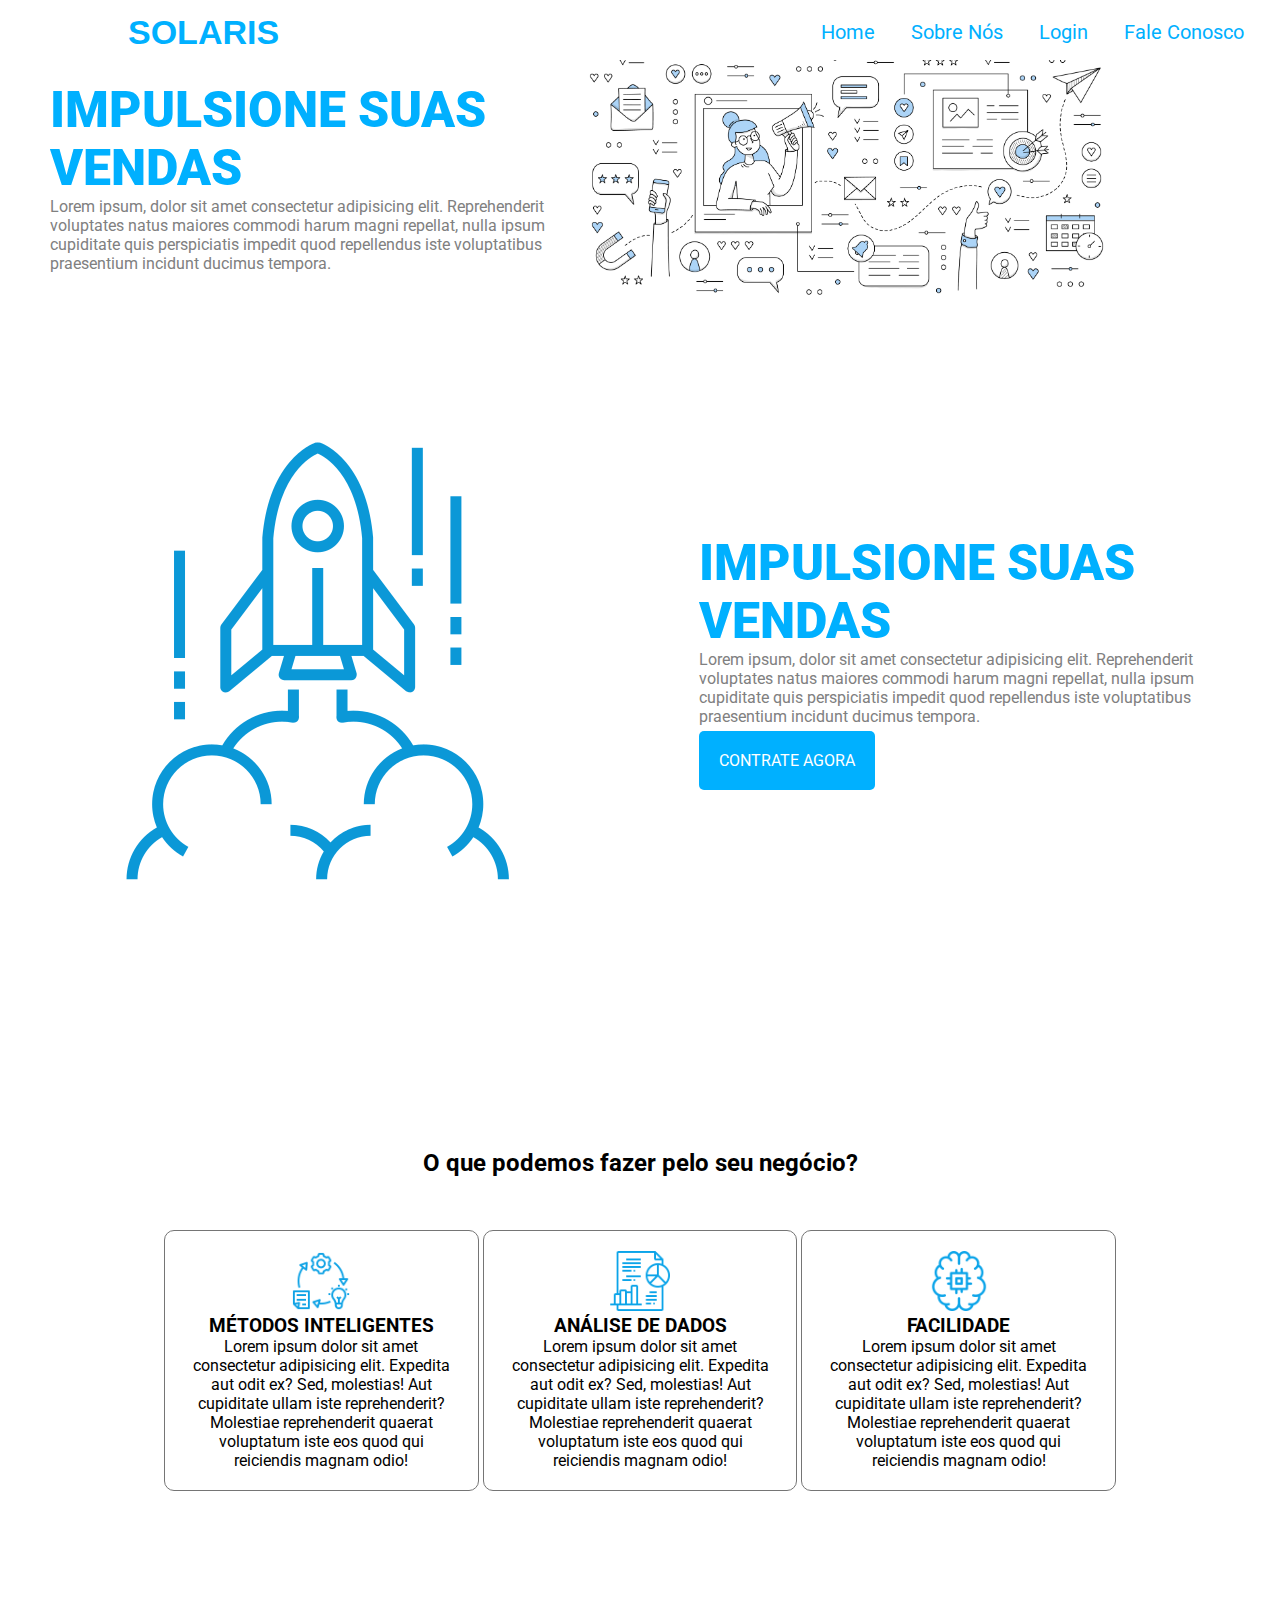
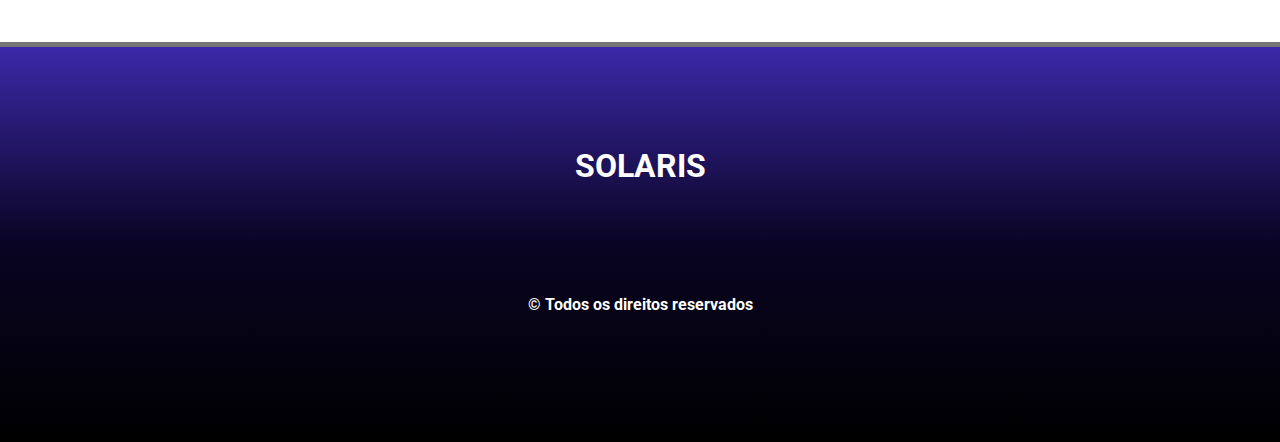
==== index.html @ 25cf5960 "ok" ====
<!DOCTYPE html>
<html lang="pt-br">
<head>
    <meta charset="UTF-8">
    <meta http-equiv="X-UA-Compatible" content="IE=edge">
    <meta name="viewport" content="width=device-width, initial-scale=1.0">
    <meta name="description" content="Um site exemplo">
    <meta name ="keywords" content="agencia digital,css,html">
    <link rel="stylesheet" href="../css/style.css">
    <link rel="stylesheet" href="../css/responsivo.css">
    <title>VENDAS</title>
</head>

<body>

    <nav class="navbar">
        <div class="logo">
          <h1>SOLARIS</h1>
        </div>
        <div class="menu">
          <a href="#">Home</a>
          <a href="#">Sobre Nós</a>
          <a href="./login1.html">Login</a>
          <a href="#">Fale Conosco</a>
        </div>
      </nav>
      

    <header class="header">

        <div class="headline">
            <!-- <h2 style="letter-spacing: 15px;">Você achou a melhor</h2> -->
            <h2 style="font-size: 50px;">IMPULSIONE SUAS VENDAS</h2>
            <p>Lorem ipsum, dolor sit amet consectetur adipisicing elit. Reprehenderit voluptates natus maiores commodi harum magni repellat, nulla ipsum cupiditate quis perspiciatis impedit quod repellendus iste voluptatibus praesentium incidunt ducimus tempora.</p>
        </div>

        <div class="img-headline">
            <img id="img1" src="../img/img1.jpg">

        </div>

    
    </header>

    <header class="header">

        <div class="img-headline">
            <img id="img1" src="../img/foguete.png">

        </div>

        <div class="headline">
            <!-- <h2 style="letter-spacing: 15px;">Você achou a melhor</h2> -->
            <h2 style="font-size: 50px;">IMPULSIONE SUAS VENDAS</h2>
            <p>Lorem ipsum, dolor sit amet consectetur adipisicing elit. Reprehenderit voluptates natus maiores commodi harum magni repellat, nulla ipsum cupiditate quis perspiciatis impedit quod repellendus iste voluptatibus praesentium incidunt ducimus tempora.</p>
             <a href="#" class="botao2">Contrate agora</a>
        </div>

    
    </header>

    <section>
        <h2>O que podemos fazer pelo seu negócio?</h2>
        <div class="servicos">
            <div class="card">
                <img src="../img/web.png" width="60" height="60">

                <div class="card-text">
                <h3>MÉTODOS INTELIGENTES</h3>
                <p>Lorem ipsum dolor sit amet consectetur adipisicing elit. Expedita aut odit ex? Sed, molestias! Aut cupiditate ullam iste reprehenderit? Molestiae reprehenderit quaerat voluptatum iste eos quod qui reiciendis magnam odio!</p>  
                </div>

                <div class="textooculto">
                    <h3>MAIS</h3>
                    <p>Lorem ipsum dolor sit amet consectetur adipisicing elit. Expedita aut odit ex? Sed, molestias! Aut cupiditate ullam iste reprehenderit? Molestiae reprehenderit quaerat voluptatum iste eos quod qui reiciendis magnam odio!</p>  
                </div>

            </div>



            <div class="card">
                <img src="../img/app.png"width="60" height="60">

                <div class="card-text">
                    <h3>ANÁLISE DE DADOS</h3>
                    <p>Lorem ipsum dolor sit amet consectetur adipisicing elit. Expedita aut odit ex? Sed, molestias! Aut cupiditate ullam iste reprehenderit? Molestiae reprehenderit quaerat voluptatum iste eos quod qui reiciendis magnam odio!</p>  
                    
                </div>

                <div class="textooculto">
                    <h3>MAIS</h3>
                    <p>Lorem ipsum dolor sit amet consectetur adipisicing elit. Expedita aut odit ex? Sed, molestias! Aut cupiditate ullam iste reprehenderit? Molestiae reprehenderit quaerat voluptatum iste eos quod qui reiciendis magnam odio!</p>  
                </div>

            </div>


            <div class="card">
                <img src="../img/ia.png" width="60" height="60">

                <div class="card-text">
                    <h3>FACILIDADE</h3>
                    <p>Lorem ipsum dolor sit amet consectetur adipisicing elit. Expedita aut odit ex? Sed, molestias! Aut cupiditate ullam iste reprehenderit? Molestiae reprehenderit quaerat voluptatum iste eos quod qui reiciendis magnam odio!</p>  
                </div>

                <div class="textooculto">
                    <h3>MAIS</h3>
                    <p>Lorem ipsum dolor sit amet consectetur adipisicing elit. Expedita aut odit ex? Sed, molestias! Aut cupiditate ullam iste reprehenderit? Molestiae reprehenderit quaerat voluptatum iste eos quod qui reiciendis magnam odio!</p>  
                </div>

            </div>
        </div>

    </section>

    <footer>

        <div class="logo-roda">

            <h1 class="agencia" >SOLARIS</h1>

        </div>

        <b style="color: white;">© Todos os direitos reservados</b>
    </footer>
    <!-- <a target="_blank" href="https://api.whatsapp.com/send?1=pt_BR&phone=5521965895734"><img class="whats" src="../img/logo whats.png"></a> -->
    


    
</body>



</html>
---- css/style.css ----
@import url('https://fonts.googleapis.com/css2?family=Roboto:ital,wght@0,100;0,300;1,100&display=swap');

*{
    box-sizing: border-box;
    margin: 0;

}
body{
    font-family: 'Roboto', sans-serif;
    
}

.navbar{

    position: fixed;
    display: flex;
    flex-flow: row wrap;
    height: 60px;
    background: white;
    justify-content: center;
    align-items: center;
    width: 100%;
}
.logo{
    flex: 20%;
    text-align: left;
    margin-left: 10%;
}

.logo h1{

    font-family: 'Trebuchet MS', 'Lucida Sans Unicode', 'Lucida Grande', 'Lucida Sans', Arial, sans-serif;
    color: #00b0ff;
    font-size: 34px;
}

.menu{

    flex:70%;
    text-align: right;
    padding: 20px;
}

.menu a { 
    color: #00b0ff;
    text-decoration: none;
    font-size: 20px;
    padding: 20px 16px;
}

.menu a:hover{

    color: #ebd6d6;
    border-top: 4px solid #00b0ff;
}

#botao1{
    background:#00b0ff;
    padding: 10px 25px;
    color: white;
    border-radius: 5px;
    margin-right: 10%;
    margin-left: 5%;
}

#botao1:hover{
    border: none;
    background: #757575;
}

.header{

    padding: 50px;
    justify-content: center;
    align-items: center;
    display: flex;
    flex-flow: row wrap;
    height: auto;
    background: white;
    /* border: 1px solid black; */
}

.headline{
    margin-left: 0%;
    flex: 40%;
    /* border: 1px solid black; */

}

.headline p{

    color: gray;
    text-align: left;
}

.img-headline{
    
    margin-right: 10%;
    flex: 40%;
    /* border: 1px solid pink; */
    text-align: center;
}

#img1{
   max-width: 100%;

}

.headline h2{
    margin-top: 2%;
    justify-content: center;
    align-items: center;
    font-weight: 900;
    font-size: 20px;
    color:#00b0ff;
    padding: 0;
    margin: 0;
    /* border: 1px solid black; */
}
.botao2{
    
    display: inline-block;
    background: #00b0ff;
    color: white;
    padding: 20px;
    text-transform: uppercase;
    border-radius: 5px; 
    text-decoration: none;
    margin-top: 1%;
}

.botao2:hover{
    background: #757575;
    color: white;
}
section{

    display: inline-block;
    margin-top: 10%;
    margin-left: 5%;
    margin-right: 5%;
    text-align: center;
    padding: 4%;
    /* border: 1px solid black; */
   
}
.section h2{

    width: 100%;
    font-size: 50px;
    margin: 0;
    font-family: 'Trebuchet MS', 'Lucida Sans Unicode', 'Lucida Grande', 'Lucida Sans', Arial, sans-serif;
    font-weight: bold;
    color:#00b0ff,

}
.servicos{
    display: inline-block;
    margin-top: 5%;
}

.card{
    display: inline-block;
    width: 30%;
    padding: 20px;
    border:1px solid #757575;
    border-radius: 10px;
    cursor: pointer;
}   

.textooculto{
    display: none;
}
 
.card:hover{
    background: #757575;
    color: white;
    padding: 40px;
}

.card:hover .card-text{
    display: none;
}

.card:hover img{

    display: none;
}

.card:hover .textooculto{

    display: block;
}

footer{
    margin-top: 100px;
    height: 400px;
    background-image: linear-gradient(180deg, #3b28a8,#090422,black);
    text-align: center;
    border-top: 5px solid #757575;
}
.logo-roda{
    padding: 100px ;
}
.agencia{
    color: white;
    margin-bottom: 10px;
    
}
 .whats{

    position: fixed;
    bottom: 30%;
    right: 100px;
    width: 100px;
    color:#757575;
 }
---- css/responsivo.css ----
@media screen and (max-width:1005px) { 
    .menu{
        display: none;
    }
    .headline{
        margin-top: 10%;
    }
    .navbar{
        position: relative;
    }

    .logo{
        margin: 0;
        text-align: center;
    }
    .header{
        padding-top: 5%;
    }
    
    .headline{
        flex: 100%;
        margin: 5%;
        text-align: center;
    }
    .headline p{
        text-align: center;
    }

    .img-headline{
        flex: 100%;
        margin: 5%;
        text-align: center;
    }
    .card{
        width: 100%;
    }
    .whats{
        display: none;
    }
}
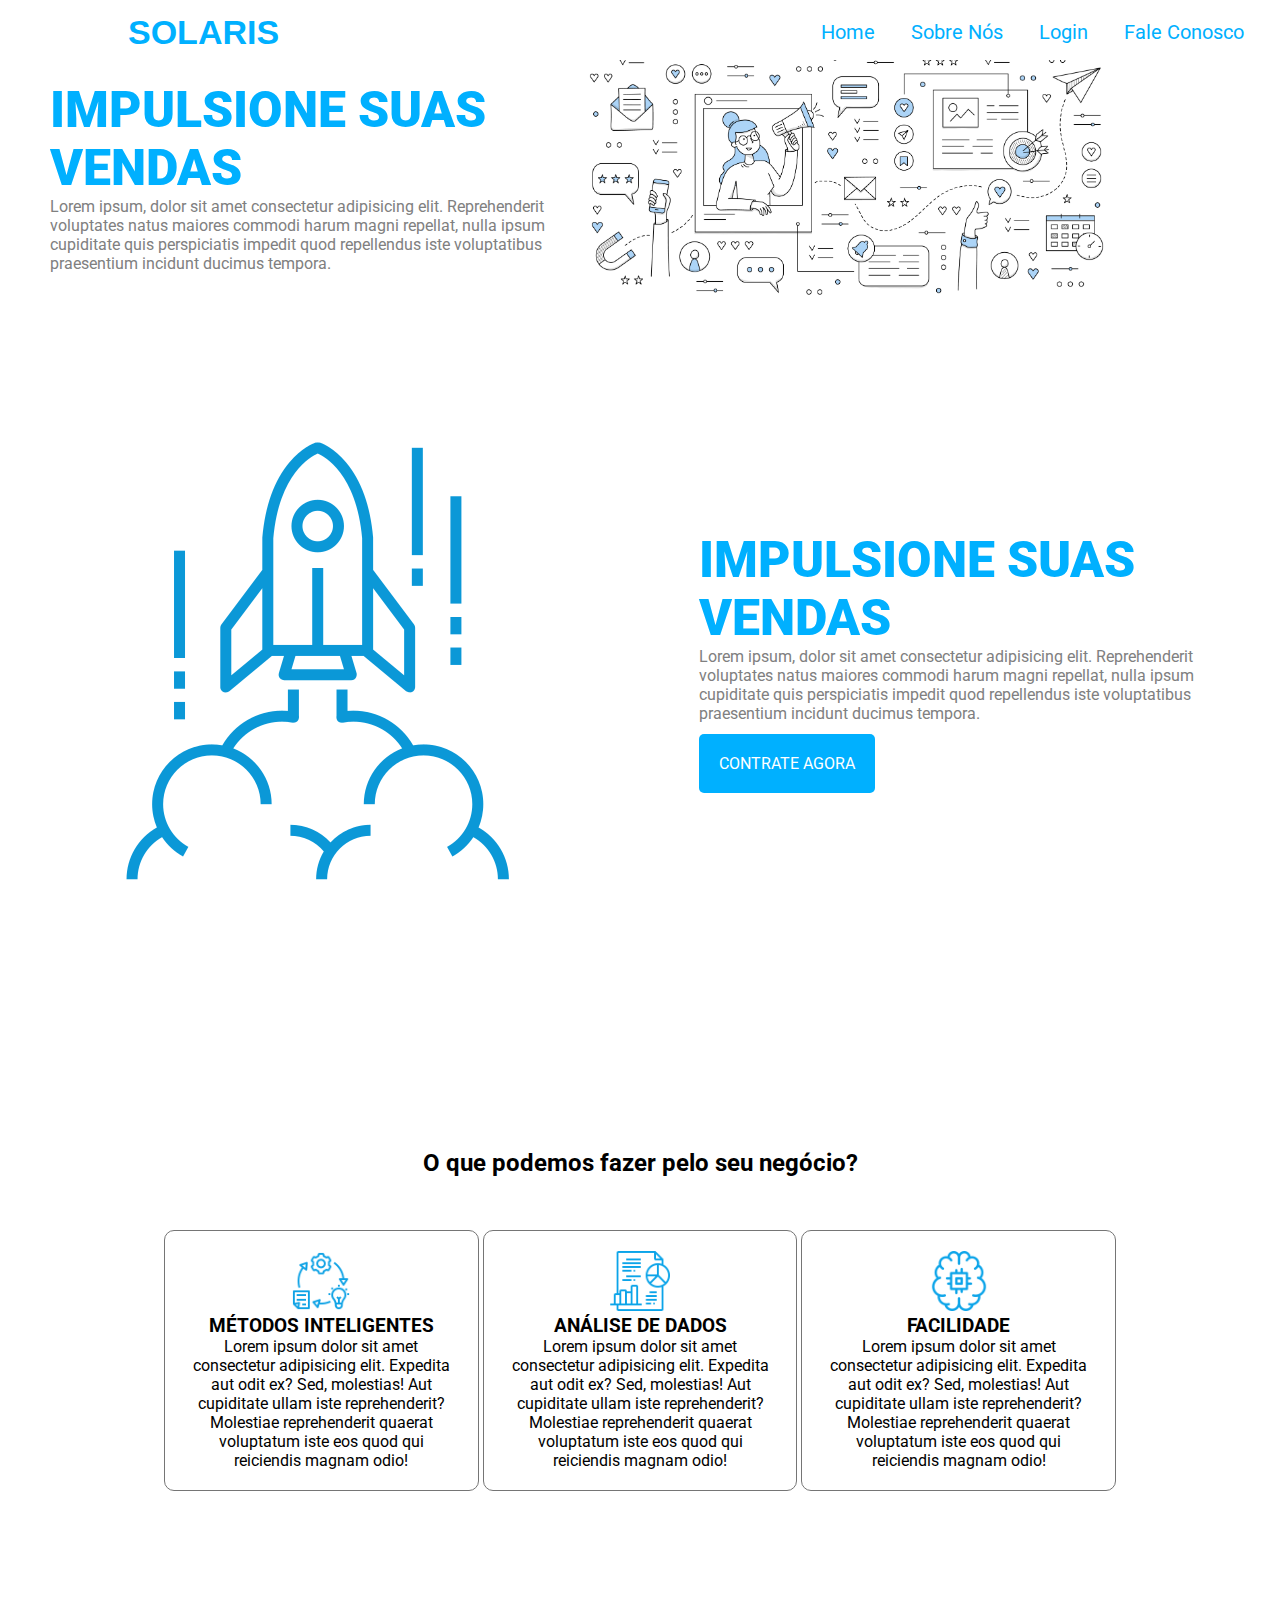
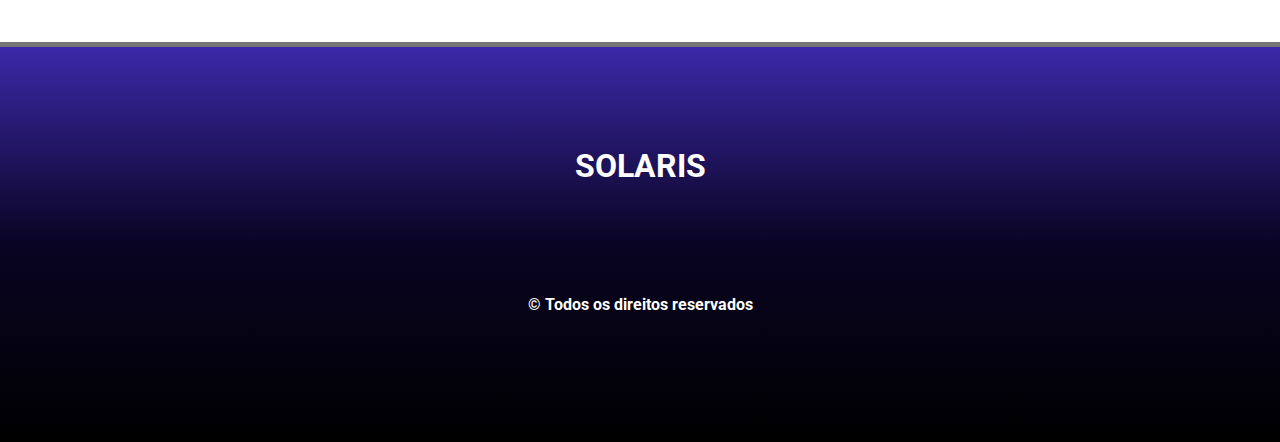
==== commit 378143ce: "Form" ====
--- a/index.html
+++ b/index.html
@@ -6,8 +6,8 @@
     <meta name="viewport" content="width=device-width, initial-scale=1.0">
     <meta name="description" content="Um site exemplo">
     <meta name ="keywords" content="agencia digital,css,html">
-    <link rel="stylesheet" href="../css/style.css">
-    <link rel="stylesheet" href="../css/responsivo.css">
+    <link rel="stylesheet" href="style.css">
+    <link rel="stylesheet" href="responsivo.css">
     <title>VENDAS</title>
 </head>
 
@@ -35,7 +35,7 @@
         </div>
 
         <div class="img-headline">
-            <img id="img1" src="../img/img1.jpg">
+            <img id="img1" src="img1.jpg">
 
         </div>
 
@@ -45,7 +45,7 @@
     <header class="header">
 
         <div class="img-headline">
-            <img id="img1" src="../img/foguete.png">
+            <img id="img1" src="foguete.png">
 
         </div>
 
@@ -53,7 +53,7 @@
             <!-- <h2 style="letter-spacing: 15px;">Você achou a melhor</h2> -->
             <h2 style="font-size: 50px;">IMPULSIONE SUAS VENDAS</h2>
             <p>Lorem ipsum, dolor sit amet consectetur adipisicing elit. Reprehenderit voluptates natus maiores commodi harum magni repellat, nulla ipsum cupiditate quis perspiciatis impedit quod repellendus iste voluptatibus praesentium incidunt ducimus tempora.</p>
-             <a href="#" class="botao2">Contrate agora</a>
+             <a href="/cadastro.html" class="botao2">Contrate agora</a>
         </div>
 
     
@@ -63,7 +63,7 @@
         <h2>O que podemos fazer pelo seu negócio?</h2>
         <div class="servicos">
             <div class="card">
-                <img src="../img/web.png" width="60" height="60">
+                <img src="web.png" width="60" height="60">
 
                 <div class="card-text">
                 <h3>MÉTODOS INTELIGENTES</h3>
@@ -80,7 +80,7 @@
 
 
             <div class="card">
-                <img src="../img/app.png"width="60" height="60">
+                <img src="app.png"width="60" height="60">
 
                 <div class="card-text">
                     <h3>ANÁLISE DE DADOS</h3>
@@ -97,7 +97,7 @@
 
 
             <div class="card">
-                <img src="../img/ia.png" width="60" height="60">
+                <img src="ia.png" width="60" height="60">
 
                 <div class="card-text">
                     <h3>FACILIDADE</h3>
--- a/style.css
+++ b/style.css
@@ -0,0 +1,221 @@
+@import url('https://fonts.googleapis.com/css2?family=Roboto:ital,wght@0,100;0,300;1,100&display=swap');
+
+*{
+    box-sizing: border-box;
+    margin: 0;
+
+}
+body{
+    font-family: 'Roboto', sans-serif;
+    
+}
+
+.navbar{
+
+    position: fixed;
+    display: flex;
+    flex-flow: row wrap;
+    height: 60px;
+    background: white;
+    justify-content: center;
+    align-items: center;
+    width: 100%;
+}
+.logo{
+    flex: 20%;
+    text-align: left;
+    margin-left: 10%;
+}
+
+.logo h1{
+
+    font-family: 'Trebuchet MS', 'Lucida Sans Unicode', 'Lucida Grande', 'Lucida Sans', Arial, sans-serif;
+    color: #00b0ff;
+    font-size: 34px;
+}
+
+.menu{
+
+    flex:70%;
+    text-align: right;
+    padding: 20px;
+}
+
+.menu a { 
+    color: #00b0ff;
+    text-decoration: none;
+    font-size: 20px;
+    padding: 20px 16px;
+}
+
+.menu a:hover{
+
+    color: #ebd6d6;
+    border-top: 4px solid #00b0ff;
+}
+
+#botao1{
+    background:#00b0ff;
+    padding: 10px 25px;
+    color: white;
+    border-radius: 5px;
+    margin-right: 10%;
+    margin-left: 5%;
+}
+
+#botao1:hover{
+    border: none;
+    background: #757575;
+}
+
+.header{
+
+    padding: 50px;
+    justify-content: center;
+    align-items: center;
+    display: flex;
+    flex-flow: row wrap;
+    height: auto;
+    background: white;
+    /* border: 1px solid black; */
+}
+
+.headline{
+    margin-left: 0%;
+    flex: 40%;
+    /* border: 1px solid black; */
+
+}
+
+.headline p{
+
+    color: gray;
+    text-align: left;
+}
+
+.img-headline{
+    
+    margin-right: 10%;
+    flex: 40%;
+    /* border: 1px solid pink; */
+    text-align: center;
+}
+
+#img1{
+   max-width: 100%;
+
+}
+
+.headline h2{
+    margin-top: 2%;
+    justify-content: center;
+    align-items: center;
+    font-weight: 900;
+    font-size: 20px;
+    color:#00b0ff;
+    padding: 0;
+    margin: 0;
+    /* border: 1px solid black; */
+}
+.botao2{
+    
+    display: inline-block;
+    background: #00b0ff;
+    color: white;
+    padding: 20px;
+    text-transform: uppercase;
+    border-radius: 5px; 
+    text-decoration: none;
+    margin-top: 2%;
+}
+
+.botao2:hover{
+    background: #757575;
+    color: white;
+}
+section{
+
+    display: inline-block;
+    margin-top: 10%;
+    margin-left: 5%;
+    margin-right: 5%;
+    text-align: center;
+    padding: 4%;
+    /* border: 1px solid black; */
+   
+}
+.section h2{
+
+    width: 100%;
+    font-size: 50px;
+    margin: 0;
+    font-family: 'Trebuchet MS', 'Lucida Sans Unicode', 'Lucida Grande', 'Lucida Sans', Arial, sans-serif;
+    font-weight: bold;
+    color:#00b0ff,
+
+}
+.servicos{
+    display: inline-block;
+    margin-top: 5%;
+}
+
+.card{
+    display: inline-block;
+    width: 30%;
+    padding: 20px;
+    border:1px solid #757575;
+    border-radius: 10px;
+    cursor: pointer;
+}   
+
+.textooculto{
+    display: none;
+}
+ 
+.card:hover{
+    background: #757575;
+    color: white;
+    padding: 40px;
+}
+
+.card:hover .card-text{
+    display: none;
+}
+
+.card:hover img{
+
+    display: none;
+}
+
+.card:hover .textooculto{
+
+    display: block;
+}
+
+footer{
+    margin-top: 100px;
+    height: 400px;
+    background-image: linear-gradient(180deg, #3b28a8,#090422,black);
+    text-align: center;
+    border-top: 5px solid #757575;
+}
+.logo-roda{
+    padding: 100px ;
+}
+.agencia{
+    color: white;
+    margin-bottom: 10px;
+    
+}
+ .whats{
+
+    position: fixed;
+    bottom: 30%;
+    right: 100px;
+    width: 100px;
+    color:#757575;
+ }
+
+    
+
+
--- a/responsivo.css
+++ b/responsivo.css
@@ -0,0 +1,41 @@
+
+@media screen and (max-width:1005px) { 
+    .menu{
+        display: none;
+    }
+    .headline{
+        margin-top: 10%;
+    }
+    .navbar{
+        position: relative;
+    }
+
+    .logo{
+        margin: 0;
+        text-align: center;
+    }
+    .header{
+        padding-top: 5%;
+    }
+    
+    .headline{
+        flex: 100%;
+        margin: 5%;
+        text-align: center;
+    }
+    .headline p{
+        text-align: center;
+    }
+
+    .img-headline{
+        flex: 100%;
+        margin: 5%;
+        text-align: center;
+    }
+    .card{
+        width: 100%;
+    }
+    .whats{
+        display: none;
+    }
+}